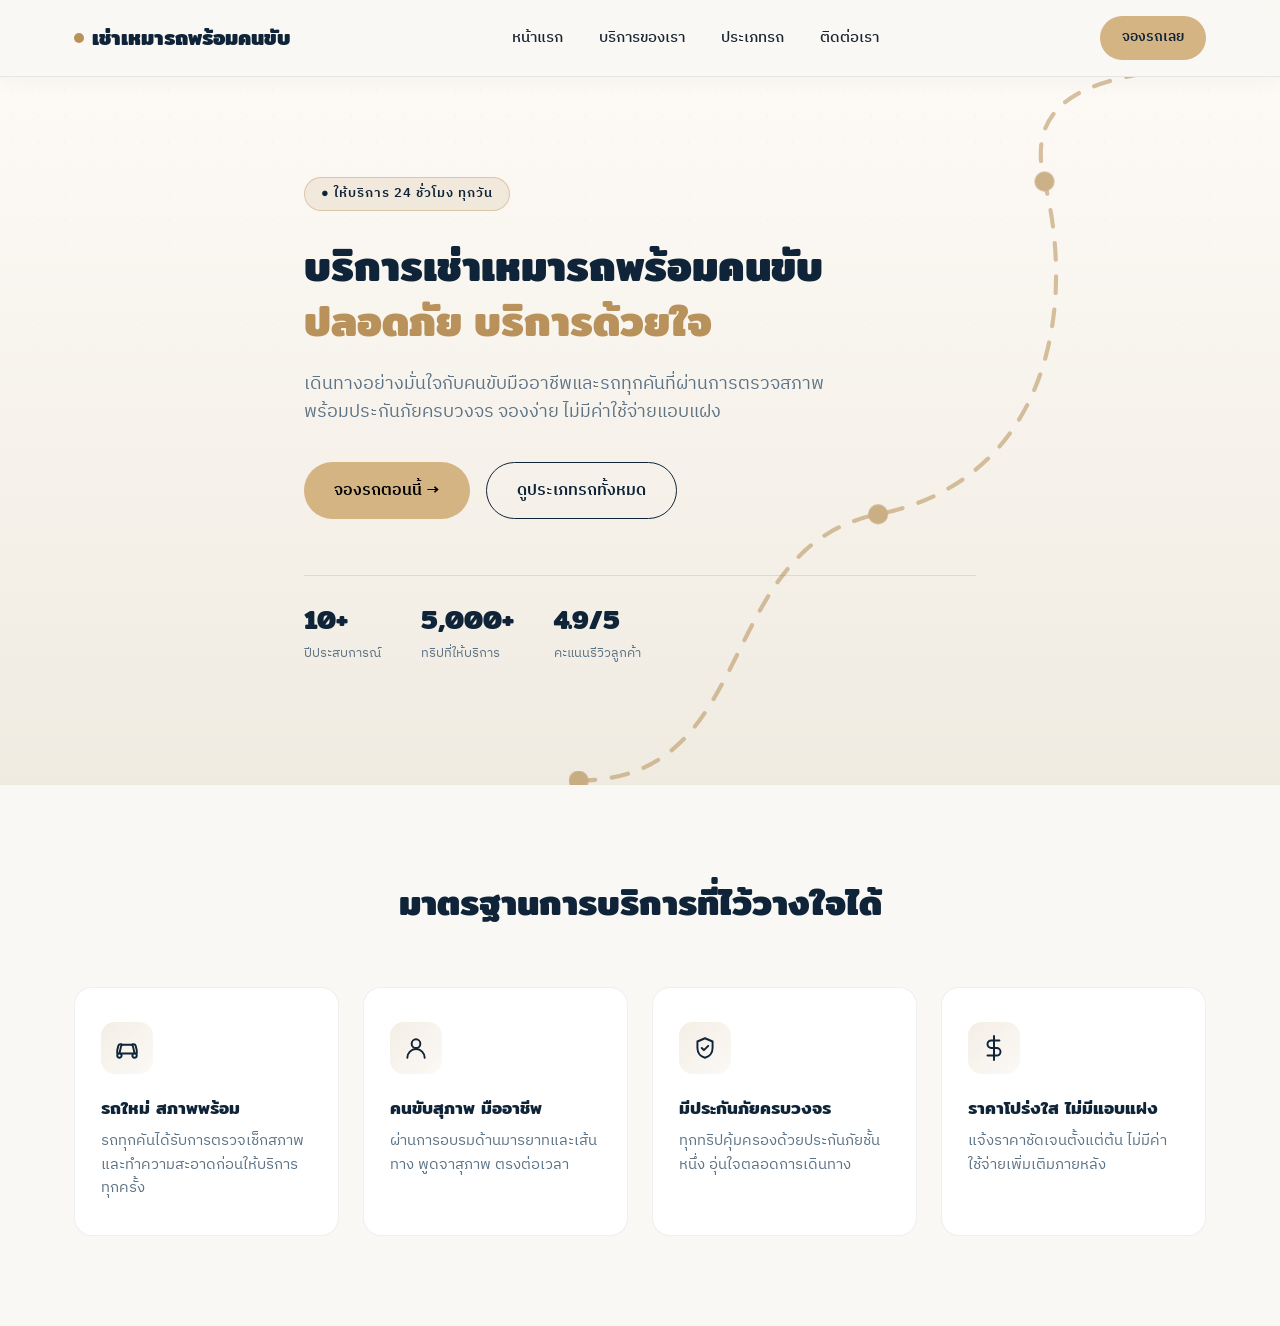
==== index.html @ a7f238af "Add files via upload" ====
<!doctype html>
<html lang="th">
  <head>
    <meta charset="UTF-8" />
    <meta name="viewport" content="width=device-width, initial-scale=1.0" />
    <title>เช่าเหมารถพร้อมคนขับ | บริการรถส่วนตัว 24 ชม.</title>

    <link rel="preconnect" href="https://fonts.googleapis.com" />
    <link rel="preconnect" href="https://fonts.gstatic.com" crossorigin />
    <link
      href="https://fonts.googleapis.com/css2?family=IBM+Plex+Sans+Thai:wght@300;400;500;600&family=Mitr:wght@300;400;500;600&display=swap"
      rel="stylesheet"
    />

    <link rel="stylesheet" href="style.css?v=4" />
  </head>
  <body>
    <header class="navbar">
      <div class="container nav-inner">
        <a href="index.html" class="logo"
          ><span class="logo-mark"></span>เช่าเหมารถพร้อมคนขับ</a
        >
        <nav class="nav-links">
          <a href="index.html">หน้าแรก</a>
          <a href="services.html">บริการของเรา</a>
          <a href="vehicles.html">ประเภทรถ</a>
          <a href="contact.html">ติดต่อเรา</a>
        </nav>

        <div style="display: flex; align-items: center; gap: 10px">
          <a href="contact.html" class="nav-cta">จองรถเลย</a>
          <button class="hamburger-menu" aria-label="เปิดเมนู">
            <span></span>
            <span></span>
            <span></span>
          </button>
        </div>
      </div>
    </header>

    <section class="hero">
      <svg
        class="route-svg"
        viewBox="0 0 500 500"
        preserveAspectRatio="xMidYMid slice"
        aria-hidden="true"
      >
        <path
          class="route-path"
          d="M 40 460 C 150 460, 120 320, 220 300 S 340 180, 320 100 S 420 40, 460 20"
        />
        <circle
          class="route-dot"
          cx="40"
          cy="460"
          r="6"
          style="animation-delay: 0.4s"
        />
        <circle
          class="route-dot"
          cx="220"
          cy="300"
          r="6"
          style="animation-delay: 1.6s"
        />
        <circle
          class="route-dot"
          cx="320"
          cy="100"
          r="6"
          style="animation-delay: 2.6s"
        />
        <circle
          class="route-dot"
          cx="460"
          cy="20"
          r="7"
          style="animation-delay: 3.4s"
        />
      </svg>

      <div class="container hero-inner">
        <span class="hero-eyebrow">● ให้บริการ 24 ชั่วโมง ทุกวัน</span>
        <h1>
          บริการเช่าเหมารถพร้อมคนขับ<br /><span class="accent"
            >ปลอดภัย บริการด้วยใจ</span
          >
        </h1>
        <p>
          เดินทางอย่างมั่นใจกับคนขับมืออาชีพและรถทุกคันที่ผ่านการตรวจสภาพ
          พร้อมประกันภัยครบวงจร จองง่าย ไม่มีค่าใช้จ่ายแอบแฝง
        </p>
        <div class="hero-actions">
          <a href="contact.html" class="btn-primary"> จองรถตอนนี้ → </a>
          <a href="vehicles.html" class="btn-secondary">ดูประเภทรถทั้งหมด</a>
        </div>

        <div class="hero-stats">
          <div class="hero-stat">
            <strong>10+</strong>
            <span>ปีประสบการณ์</span>
          </div>
          <div class="hero-stat">
            <strong>5,000+</strong>
            <span>ทริปที่ให้บริการ</span>
          </div>
          <div class="hero-stat">
            <strong>4.9/5</strong>
            <span>คะแนนรีวิวลูกค้า</span>
          </div>
        </div>
      </div>
    </section>

    <section class="features">
      <div class="container">
        <div class="section-head">
          <h2>มาตรฐานการบริการที่ไว้วางใจได้</h2>
        </div>

        <div class="feature-grid">
          <div class="feature-card">
            <div class="feature-icon">
              <svg
                viewBox="0 0 24 24"
                fill="none"
                stroke-width="1.8"
                stroke-linecap="round"
                stroke-linejoin="round"
              >
                <path
                  d="M5 17h14M5 17a2 2 0 100 4 2 2 0 000-4zm14 0a2 2 0 100 4 2 2 0 000-4zM5 17l1.5-6.5a2 2 0 011.9-1.5h7.2a2 2 0 011.9 1.5L19 17M5 17H3v-3M19 17h2v-3M3 14l1-4a2 2 0 012-1.5h1M21 14l-1-4a2 2 0 00-2-1.5h-1"
                />
              </svg>
            </div>
            <h3>รถใหม่ สภาพพร้อม</h3>
            <p>
              รถทุกคันได้รับการตรวจเช็กสภาพและทำความสะอาดก่อนให้บริการทุกครั้ง
            </p>
          </div>

          <div class="feature-card">
            <div class="feature-icon">
              <svg
                viewBox="0 0 24 24"
                fill="none"
                stroke-width="1.8"
                stroke-linecap="round"
                stroke-linejoin="round"
              >
                <circle cx="12" cy="8" r="4" />
                <path d="M4 21c0-4.4 3.6-8 8-8s8 3.6 8 8" />
              </svg>
            </div>
            <h3>คนขับสุภาพ มืออาชีพ</h3>
            <p>ผ่านการอบรมด้านมารยาทและเส้นทาง พูดจาสุภาพ ตรงต่อเวลา</p>
          </div>

          <div class="feature-card">
            <div class="feature-icon">
              <svg
                viewBox="0 0 24 24"
                fill="none"
                stroke-width="1.8"
                stroke-linecap="round"
                stroke-linejoin="round"
              >
                <path d="M12 3l7 3v6c0 4.5-3 8-7 9-4-1-7-4.5-7-9V6l7-3z" />
                <path d="M9 12l2 2 4-4" />
              </svg>
            </div>
            <h3>มีประกันภัยครบวงจร</h3>
            <p>ทุกทริปคุ้มครองด้วยประกันภัยชั้นหนึ่ง อุ่นใจตลอดการเดินทาง</p>
          </div>

          <div class="feature-card">
            <div class="feature-icon">
              <svg
                viewBox="0 0 24 24"
                fill="none"
                stroke-width="1.8"
                stroke-linecap="round"
                stroke-linejoin="round"
              >
                <path
                  d="M12 1v22M17 5H9.5a3.5 3.5 0 000 7h5a3.5 3.5 0 010 7H6"
                />
              </svg>
            </div>
            <h3>ราคาโปร่งใส ไม่มีแอบแฝง</h3>
            <p>แจ้งราคาชัดเจนตั้งแต่ต้น ไม่มีค่าใช้จ่ายเพิ่มเติมภายหลัง</p>
          </div>
        </div>
      </div>
    </section>
    <!-- ใส่โค้ดนี้ไว้ก่อนปิดแท็ก body ในทุกๆ หน้า -->
    <script>
      document.addEventListener("DOMContentLoaded", function () {
        const hamburger = document.querySelector(".hamburger-menu");
        const navLinks = document.querySelector(".nav-links");

        if (hamburger && navLinks) {
          hamburger.addEventListener("click", function () {
            // สั่งเปิด-ปิดคลาส active เพื่อแสดง/ซ่อนเมนู
            navLinks.classList.toggle("active");
          });
        }
      });
    </script>
  </body>
</html>
---- style.css ----
/* ===== 1. โทเค็นดีไซน์ (Design Tokens) ===== 
รวมค่าสี/ฟอนต์ไว้ที่เดียว เพื่อให้แก้ไขทั้งเว็บได้จากจุดเดียว */
:root {
  --navy: #0f2438; /* สีหลัก: น้ำเงินกรมท่าเข้ม สื่อถึงความน่าเชื่อถือ */
  --navy-light: #1b3a57;
  --cream: #faf8f4; /* พื้นหลังอ่อน */
  --brass: #b8925a; /* สีทองเหลือง: จุดเน้น หรูแต่ไม่ฉูดฉาด */
  --brass-light: #d4b483;
  --slate: #5c7285; /* ข้อความรอง */
  --ink: #1a2632; /* ข้อความหลัก */
  --white: #ffffff;

  --font-display: "Mitr", sans-serif;
  --font-body: "IBM Plex Sans Thai", sans-serif;
}

* {
  margin: 0;
  padding: 0;
  box-sizing: border-box;
}

html {
  scroll-behavior: smooth;
}

body {
  font-family: var(--font-body);
  color: var(--ink);
  background: var(--cream);
  line-height: 1.6;
}

h1,
h2,
h3,
.display {
  font-family: var(--font-display);
  color: var(--navy);
}

a {
  text-decoration: none;
  color: inherit;
}
ul {
  list-style: none;
}

/* Focus visibility สำหรับผู้ใช้ keyboard */
a:focus-visible,
button:focus-visible {
  outline: 2px solid var(--brass);
  outline-offset: 3px;
}

.container {
  max-width: 1180px;
  margin: 0 auto;
  padding: 0 24px;
}

/* ===== 2. Navbar ===== */
.navbar {
  position: sticky;
  top: 0;
  z-index: 100;
  background: rgba(250, 248, 244, 0.92);
  backdrop-filter: blur(8px);
  border-bottom: 1px solid rgba(15, 36, 56, 0.08);
  box-shadow: 0 4px 20px rgba(15, 36, 56, 0.04);
}

.nav-inner {
  display: flex;
  align-items: center;
  justify-content: space-between;
  height: 76px;
}

.logo {
  font-family: var(--font-display);
  font-weight: 700;
  font-size: 1.3rem;
  color: var(--navy);
  display: flex;
  align-items: center;
  gap: 8px;
}

.logo-mark {
  width: 10px;
  height: 10px;
  border-radius: 50%;
  background: var(--brass);
  display: inline-block;
}

.nav-links {
  display: flex;
  gap: 36px;
  font-weight: 500;
  font-size: 0.95rem;
}

.nav-links a {
  position: relative;
  padding: 4px 0;
  transition: color 0.2s;
}

.nav-links a::after {
  content: "";
  position: absolute;
  left: 0;
  bottom: -2px;
  width: 0;
  height: 2px;
  background: var(--brass);
  transition: width 0.25s ease;
}

.nav-links a:hover::after {
  width: 100%;
}
.nav-links a:hover {
  color: var(--brass);
}

.nav-cta {
  background: var(--brass-light); /* เปลี่ยนพื้นหลังเป็นสีทองอ่อน */
  color: var(
    --navy
  ) !important; /* เปลี่ยนสีข้อความเป็นสีกรมท่า เพื่อให้อ่านง่ายบนพื้นสีอ่อน */
  padding: 10px 22px;
  border-radius: 999px;
  font-weight: 600;
  font-size: 0.9rem;
  transition:
    background 0.2s,
    color 0.2s,
    transform 0.2s;
}

.nav-cta:hover {
  background: var(--brass); /* เปลี่ยนพื้นหลังเป็นสีทองเข้มเมื่อเอาเมาส์วาง */
  color: var(
    --white
  ) !important; /* เปลี่ยนสีข้อความเป็นสีขาวเพื่อให้ดูมีมิติขึ้น */
  transform: translateY(-1px);
}

.nav-toggle {
  display: none;
}

/* ===== การตั้งค่าเมนูมือถือ (Hamburger) ===== */
.hamburger-menu {
  display: none; /* ซ่อนในหน้าจอคอม */
  background: none;
  border: none;
  cursor: pointer;
  padding: 8px;
  gap: 5px;
  flex-direction: column;
}

.hamburger-menu span {
  display: block;
  width: 25px;
  height: 3px;
  background-color: var(--navy);
  border-radius: 3px;
  transition: all 0.3s ease;
}

/* ===== การตั้งค่าเมนูมือถือ (Hamburger) ฉบับสมบูรณ์ ===== */
@media (max-width: 768px) {
  /* ล้างค่าเก่าที่อาจซ่อนเมนูไว้ */
  .nav-links {
    display: flex !important;
    position: absolute;
    top: 76px;
    left: 0;
    width: 100%;
    background: var(--white);
    flex-direction: column;
    padding: 20px;
    box-shadow: 0 10px 20px rgba(0, 0, 0, 0.05);
    gap: 20px;
    text-align: center;
    transform: translateY(-150%);
    opacity: 0;
    transition: all 0.3s ease;
    pointer-events: none;
    z-index: 99;
  }

  .nav-links.active {
    transform: translateY(0);
    opacity: 1;
    pointer-events: auto;
  }

  .hamburger-menu {
    display: flex !important;
  }

  .nav-cta {
    display: none !important;
  }
}

/* ===== 3. Hero Section ===== */
.hero {
  position: relative;
  padding: 100px 0 120px;
  overflow: hidden;
  /* เปลี่ยนพื้นหลังเป็นสีสว่าง โทนครีมอบอุ่น */
  background: linear-gradient(180deg, #fdfaf6 0%, #f0ebe1 100%);
  color: var(--navy);
}

/* ลาย dot-grid ปรับให้จุดจางลงเพื่อให้เข้ากับพื้นหลังสีสว่าง */
.hero::before {
  content: "";
  position: absolute;
  inset: 0;
  background-image: radial-gradient(
    rgba(15, 36, 56, 0.05) 1px,
    transparent 1px
  );
  background-size: 26px 26px;
  -webkit-mask-image: linear-gradient(
    180deg,
    rgba(0, 0, 0, 0.4),
    transparent 75%
  );
  mask-image: linear-gradient(180deg, rgba(0, 0, 0, 0.4), transparent 75%);
  z-index: 1;
}

.hero-inner {
  position: relative;
  z-index: 2;
  max-width: 720px;
}

.route-svg {
  z-index: 1;
}

/* ปรับสีป้ายกำกับ (Eyebrow) ให้อ่านง่ายบนพื้นสว่าง */
.hero-eyebrow {
  display: inline-flex;
  align-items: center;
  gap: 8px;
  font-size: 0.8rem;
  font-weight: 600;
  letter-spacing: 0.08em;
  color: var(--navy);
  background: rgba(184, 146, 90, 0.15);
  border: 1px solid rgba(184, 146, 90, 0.4);
  padding: 6px 16px;
  border-radius: 999px;
  margin-bottom: 28px;
}

/* ปรับสีหัวข้อและข้อความให้เป็นสีกรมท่า (Navy) เพื่อตัดกับพื้นหลังสว่าง */
.hero h1 {
  color: var(--navy);
  font-size: clamp(1.8rem, 3.6vw, 2.6rem);
  font-weight: 700;
  line-height: 1.3;
  margin-bottom: 22px;
}

.hero h1 .accent {
  color: var(--brass);
}

.hero p {
  font-size: 1.1rem;
  color: var(--slate);
  max-width: 560px;
  margin-bottom: 36px;
}

.hero-actions {
  display: flex;
  gap: 16px;
  flex-wrap: wrap;
}

.btn-primary,
.btn-secondary {
  display: inline-flex;
  align-items: center;
  gap: 8px;
  padding: 15px 30px;
  border-radius: 999px;
  font-weight: 600;
  font-size: 0.98rem;
  transition:
    transform 0.2s,
    box-shadow 0.2s,
    background 0.2s;
}

/* ปุ่มหลัก (จองรถตอนนี้) สีทองอ่อน ตัวหนังสือสีดำ */
.btn-primary {
  background: var(--brass-light); /* พื้นหลังสีทองอ่อน */
  color: #000000; /* ตัวหนังสือสีดำ */
  transition: all 0.2s ease;
}

/* เมื่อเอาเมาส์วาง เปลี่ยนเป็นสีทองเข้ม ตัวหนังสือสีขาว */
.btn-primary:hover {
  transform: translateY(-2px);
  box-shadow: 0 10px 30px rgba(184, 146, 90, 0.25);
  background: var(--brass); /* เปลี่ยนเป็นสีทองเข้ม */
  color: var(--white); /* เปลี่ยนตัวหนังสือเป็นสีขาว */
}

/* ปุ่มรองเปลี่ยนเป็นขอบสีกรมท่า */
.btn-secondary {
  border: 1px solid var(--navy);
  color: var(--navy);
}

.btn-secondary:hover {
  background: rgba(15, 36, 56, 0.05);
}

/* แถบสถิติความน่าเชื่อถือ ใต้ปุ่ม CTA */
.hero-stats {
  display: flex;
  gap: 40px;
  margin-top: 56px;
  padding-top: 32px;
  border-top: 1px solid rgba(15, 36, 56, 0.1);
  flex-wrap: wrap;
}

.hero-stat strong {
  display: block;
  font-family: var(--font-display);
  font-size: 1.6rem;
  font-weight: 700;
  color: var(--navy);
  line-height: 1;
  margin-bottom: 6px;
}

.hero-stat span {
  font-size: 0.82rem;
  color: var(--slate);
}

/* เส้นทางประดิษฐ์ (route line) ปรับให้สีทองเหลืองเข้มขึ้นเล็กน้อยเพื่อให้เห็นชัด */
.route-svg {
  position: absolute;
  top: 0;
  right: -5%;
  width: 65%;
  height: 100%;
  z-index: 1;
  opacity: 0.7;
}

.route-path {
  fill: none;
  stroke: rgba(184, 146, 90, 0.8);
  stroke-width: 2.5;
  stroke-dasharray: 10 10;
  stroke-linecap: round;
  stroke-dashoffset: 1000;
  animation: draw-route 3.5s ease-out forwards 0.3s;
}

.route-dot {
  fill: var(--brass);
  opacity: 0;
  animation: fade-in 0.6s ease forwards;
}

@keyframes draw-route {
  to {
    stroke-dashoffset: 0;
  }
}

@keyframes fade-in {
  to {
    opacity: 1;
  }
}

@media (prefers-reduced-motion: reduce) {
  .route-path {
    animation: none;
    stroke-dashoffset: 0;
  }
  .route-dot {
    animation: none;
    opacity: 1;
  }
}

/* ===== 4. จุดเด่นบริการ ===== */
.features {
  padding: 90px 0;
}

.section-head {
  text-align: center;
  max-width: 600px;
  margin: 0 auto 56px;
}

.section-head .eyebrow {
  font-size: 0.85rem;
  font-weight: 600;
  letter-spacing: 0.1em;
  color: var(--brass);
  text-transform: uppercase;
  margin-bottom: 12px;
  display: block;
}

.section-head h2 {
  font-size: clamp(1.6rem, 3vw, 2.2rem);
  font-weight: 700;
}

.feature-grid {
  display: grid;
  grid-template-columns: repeat(4, 1fr);
  gap: 24px;
}

.feature-card {
  position: relative;
  background: var(--white);
  border: 1px solid rgba(15, 36, 56, 0.07);
  border-radius: 18px;
  padding: 34px 26px;
  text-align: left;
  overflow: hidden;
  transition:
    transform 0.25s ease,
    box-shadow 0.25s ease,
    border-color 0.25s ease;
}

/* เส้นไฮไลต์บนขอบบนของการ์ด ค่อยๆ ปรากฏตอน hover */
.feature-card::before {
  content: "";
  position: absolute;
  top: 0;
  left: 0;
  width: 100%;
  height: 3px;
  background: linear-gradient(90deg, var(--brass), var(--brass-light));
  transform: scaleX(0);
  transform-origin: left;
  transition: transform 0.3s ease;
}

.feature-card:hover {
  transform: translateY(-6px);
  box-shadow: 0 16px 40px rgba(15, 36, 56, 0.1);
  border-color: rgba(184, 146, 90, 0.4);
}

.feature-card:hover::before {
  transform: scaleX(1);
}

.feature-icon {
  width: 52px;
  height: 52px;
  border-radius: 14px;
  background: linear-gradient(
    135deg,
    rgba(184, 146, 90, 0.16),
    rgba(184, 146, 90, 0.05)
  );
  display: flex;
  align-items: center;
  justify-content: center;
  margin-bottom: 20px;
  transition: background 0.25s ease;
}

.feature-card:hover .feature-icon {
  background: linear-gradient(
    135deg,
    rgba(184, 146, 90, 0.28),
    rgba(184, 146, 90, 0.1)
  );
}

.feature-icon svg {
  width: 26px;
  height: 26px;
  stroke: var(--navy);
}

.feature-card h3 {
  font-size: 1.08rem;
  font-weight: 600;
  margin-bottom: 8px;
}

.feature-card p {
  font-size: 0.92rem;
  color: var(--slate);
}

/* ===== Responsive ===== */
@media (max-width: 900px) {
  .feature-grid {
    grid-template-columns: repeat(2, 1fr);
  }
}

@media (max-width: 720px) {
  .nav-links {
    display: none;
  }
  .hero {
    padding: 70px 0 100px;
  }
  .route-svg {
    width: 100%;
    opacity: 0.5;
  }
  .feature-grid {
    grid-template-columns: 1fr;
  }
  .hero-stats {
    gap: 28px;
    margin-top: 40px;
    padding-top: 24px;
  }
}

/* ===== 5. พื้นที่บริการ (Service Area) ===== */
.service-area {
  padding: 90px 0;
  background: var(
    --white
  ); /* ใช้พื้นหลังสีขาวเพื่อให้ตัดกับส่วน Features ที่เป็นสีครีม */
  border-top: 1px solid rgba(15, 36, 56, 0.05);
}

.area-grid {
  display: grid;
  grid-template-columns: repeat(2, 1fr); /* แบ่งเป็น 2 คอลัมน์ */
  gap: 24px;
}

.area-card {
  background: var(--cream);
  padding: 32px;
  border-radius: 16px;
  border: 1px solid rgba(15, 36, 56, 0.05);
  transition:
    transform 0.25s ease,
    box-shadow 0.25s ease,
    border-color 0.25s ease;

  /* เพิ่ม 2 บรรทัดนี้เพื่อให้การ์ดจัดเรียงแนวตั้งได้ยืดหยุ่น */
  display: flex;
  flex-direction: column;
}

.area-card:hover {
  transform: translateY(-4px);
  box-shadow: 0 12px 30px rgba(15, 36, 56, 0.06);
  border-color: rgba(184, 146, 90, 0.637);
}

/* ดันข้อความบรรทัดสุดท้ายให้ไปอยู่ล่างสุดของกล่องเสมอ */
.area-card h3:last-child {
  margin-top: auto;
  padding-top: 16px; /* เพิ่มระยะห่างด้านบนให้ดูไม่อึดอัด */
  font-size: 1rem; /* ปรับขนาดตัวอักษรให้เล็กลงนิดหน่อยเพื่อให้ดูเป็นหมายเหตุ */
  color: var(--brass); /* เปลี่ยนเป็นสีทองเพื่อให้ดูแตกต่างจากหัวข้อจังหวัด */
}

.area-card h3 {
  font-size: 1.15rem;
  font-weight: 600;
  margin-bottom: 12px;
  color: var(--navy);
  display: flex;
  align-items: center;
  gap: 8px;
}

.area-card p {
  font-size: 0.95rem;
  color: var(--slate);
  line-height: 1.7;
}

/* ===== จัดระเบียบรายการจังหวัดให้ระยะบรรทัดเท่ากันทุกกล่อง ===== */
.area-list {
  display: grid;
  gap: 4px 16px;
  margin-bottom: 16px;
  align-content: start; /* หัวใจสำคัญ: สั่งไม่ให้บรรทัดยืดออกไปตามความสูงกล่อง */
}

/* แบบ 1 คอลัมน์ */
.area-list.col-1 {
  grid-template-columns: 1fr;
}

/* แบบ 2 คอลัมน์ */
.area-list.col-2 {
  grid-template-columns: 1fr 1fr;
}

.area-list p {
  padding: 2px 0; /* เพิ่มพื้นที่นิดหน่อยให้สระบน/ล่างของภาษาไทยไม่เบียดกัน */
}

/* Responsive สำหรับมือถือ */
@media (max-width: 768px) {
  .area-grid {
    grid-template-columns: 1fr; /* ปรับให้เป็นคอลัมน์เดียวบนมือถือ */
  }
}

/* ===== การตั้งค่าเมนูมือถือ (Hamburger + ปุ่มจอง) ===== */
@media (max-width: 768px) {
  /* ปรับขนาดโลโก้ให้เล็กลงนิดหน่อย จะได้มีที่วางปุ่ม 2 อันฝั่งขวา */
  .logo {
    font-size: 1.05rem;
  }
}

/* ===== 6. หน้าบริการของเรา (Services Page) ===== */
.page-header {
  padding: 80px 0 60px;
  text-align: center;
  /* ไล่สีพื้นหลังให้ดูอบอุ่นและเชื่อมโยงกับหน้าแรก */
  background: linear-gradient(180deg, #fdfaf6 0%, #f4f0e6 100%);
  border-bottom: 1px solid rgba(15, 36, 56, 0.05);
}

.page-header h1 {
  font-size: clamp(1.8rem, 4vw, 2.6rem);
  color: var(--navy);
  margin-bottom: 16px;
}

.page-header p {
  color: var(--slate);
  font-size: 1.05rem;
  max-width: 650px;
  margin: 0 auto;
  line-height: 1.7;
}

.services-detail {
  padding: 80px 0;
  background: var(--white);
}

.service-grid {
  display: grid;
  grid-template-columns: repeat(2, 1fr); /* แบ่ง 2 คอลัมน์บนจอคอม */
  gap: 30px;
}

.service-item {
  display: flex; /* จัดไอคอนกับข้อความให้อยู่แนวนอน */
  gap: 24px;
  padding: 40px;
  background: var(--cream);
  border-radius: 20px;
  border: 1px solid rgba(15, 36, 56, 0.05);
  transition: all 0.3s ease;
}

.service-item:hover {
  transform: translateY(-6px);
  box-shadow: 0 15px 35px rgba(15, 36, 56, 0.06);
  border-color: rgba(184, 146, 90, 0.4);
}

.service-emoji {
  font-size: 2.5rem;
  background: var(--white);
  min-width: 80px;
  height: 80px;
  display: flex;
  align-items: center;
  justify-content: center;
  border-radius: 16px;
  box-shadow: 0 4px 15px rgba(0, 0, 0, 0.03);
}

.service-content h2 {
  font-size: 1.25rem;
  margin-bottom: 12px;
  color: var(--navy);
}

.service-content p {
  font-size: 0.95rem;
  color: var(--slate);
}

/* ปรับให้รองรับหน้าจอมือถือ */
@media (max-width: 900px) {
  .service-grid {
    grid-template-columns: 1fr; /* เปลี่ยนเป็น 1 คอลัมน์บนมือถือ */
  }
}

@media (max-width: 600px) {
  .service-item {
    flex-direction: column; /* ให้ไอคอนไปอยู่ด้านบนข้อความบนจอมือถือเล็กๆ */
    padding: 30px 24px;
    gap: 16px;
  }

  .service-emoji {
    width: 70px;
    height: 70px;
    min-width: 70px;
    font-size: 2rem;
  }
}

/* ===== 7. หน้าประเภทรถ (Vehicles Page) ===== */
.vehicle-fleet {
  padding: 60px 0 100px;
  background: var(--white);
}

.vehicle-grid {
  display: grid;
  grid-template-columns: repeat(4, 1fr); /* บังคับให้แสดงผลแถวละ 4 คอลัมน์ */
  gap: 20px; /* ปรับระยะห่างลงเล็กน้อย เพื่อไม่ให้การ์ดเบียดกันเกินไปบนจอคอม */
  justify-content: center;
}

/* ตกแต่งกล่องการ์ดรถให้มีความพรีเมียมและมืออาชีพขึ้น */
.vehicle-card {
  background: var(--white);
  border-radius: 20px;
  overflow: hidden;
  border: 1px solid rgba(15, 36, 56, 0.08);
  box-shadow: 0 4px 20px rgba(15, 36, 56, 0.04);
  transition:
    transform 0.3s ease,
    box-shadow 0.3s ease;
  display: flex;
  flex-direction: column;
}

.vehicle-card:hover {
  transform: translateY(-8px);
  box-shadow: 0 15px 35px rgba(15, 36, 56, 0.1);
}

/* ควบคุมการแสดงผลรูปภาพรถ */
.vehicle-image {
  height: 200px;
  width: 100%;
  overflow: hidden;
  background: #f4f4f4;
  display: flex;
  align-items: center;
  justify-content: center;
}

.vehicle-image img {
  width: 100%;
  height: 100%;
  object-fit: cover; /* ตัดภาพให้เต็มกรอบสวยงามโดยสัดส่วนไม่เพี้ยน */
  transition: transform 0.5s ease;
}

.vehicle-card:hover .vehicle-image img {
  transform: scale(1.05); /* เอฟเฟกต์ซูมภาพเล็กน้อยเมื่อชี้เมาส์ */
}

.vehicle-info {
  padding: 24px;
  display: flex;
  flex-direction: column;
  flex-grow: 1;
}

.vehicle-info h2 {
  font-size: 1.3rem;
  margin-bottom: 12px;
}

/* สเปกรถ เช่น ที่นั่ง กระเป๋า */
.vehicle-specs {
  display: flex;
  gap: 16px;
  margin-bottom: 16px;
  padding-bottom: 16px;
  border-bottom: 1px solid rgba(15, 36, 56, 0.06);
}

.spec-item {
  font-size: 0.9rem;
  color: var(--navy);
  font-weight: 500;
  display: flex;
  align-items: center;
  gap: 4px;
}

.vehicle-info p {
  font-size: 0.95rem;
  color: var(--slate);
  margin-bottom: 20px;
  line-height: 1.6;
  flex-grow: 1;
}

.vehicle-price {
  font-size: 0.95rem;
  color: var(--slate);
  margin-bottom: 20px;
}

.vehicle-price strong {
  font-size: 1.4rem;
  color: var(--brass);
  font-family: var(--font-display);
}

/* เพิ่มส่วนนี้เพื่อให้หน้าเว็บยังดูสวยงามบนแท็บเล็ตและมือถือ */
@media (max-width: 1024px) {
  .vehicle-grid {
    grid-template-columns: repeat(
      2,
      1fr
    ); /* ถ้าจอเล็กลงระดับแท็บเล็ต ให้เหลือแถวละ 2 */
  }
}

@media (max-width: 600px) {
  .vehicle-grid {
    grid-template-columns: 1fr; /* บนจอมือถือ ให้เรียงแถวละ 1 กล่อง */
  }
}

/* สไตล์สำหรับข้อความลิงก์ดูรูปภาพเพิ่มเติม */
.photo-link-wrap {
  text-align: center;
  margin-top: 12px; /* เว้นระยะห่างจากปุ่มด้านบนเล็กน้อย */
}

.photo-link {
  font-size: 0.9rem;
  color: var(
    --slate
  ); /* ใช้สีเทาเข้มแบบข้อความรอง เพื่อไม่ให้เด่นแข่งกับปุ่มหลัก */
  text-decoration: underline; /* ขีดเส้นใต้เพื่อให้รู้ว่ากดได้ */
  transition: color 0.2s ease;
}

.photo-link:hover {
  color: var(--brass); /* เปลี่ยนเป็นสีทองเมื่อเอาเมาส์วาง */
}

/* ===== 8. หน้าติดต่อเรา (Contact Page) ===== */
.contact-page {
  padding: 80px 0;
}

.contact-grid {
  display: grid;
  grid-template-columns: 1fr 1fr;
  gap: 60px;
  margin-top: 40px;
}

.contact-card {
  display: flex;
  align-items: center;
  gap: 20px;
  padding: 20px;
  background: var(--white);
  border-radius: 16px;
  border: 1px solid rgba(15, 36, 56, 0.05);
  margin-bottom: 20px;
  transition: transform 0.2s ease;
}

.contact-card:hover {
  transform: translateX(10px);
  border-color: var(--brass);
}

.contact-card span {
  font-size: 2rem;
}

.contact-card h3 {
  font-size: 1.1rem;
  color: var(--navy);
}

.contact-card p {
  color: var(--slate);
  font-weight: 600;
}

/* ตกแต่งกล่องให้มีความมืออาชีพ */
.glass-card {
  background: var(--white) !important;
  border: 1px solid rgba(15, 36, 56, 0.08) !important;
  box-shadow: 0 4px 12px rgba(0, 0, 0, 0.04); /* เพิ่มเงาบางๆ */
  border-radius: 12px !important;
  padding: 15px 25px !important;
  transition: all 0.3s ease !important;
}

.glass-card:hover {
  box-shadow: 0 8px 24px rgba(184, 146, 90, 0.15); /* เงาสีทองเมื่อเอาเมาส์วาง */
  transform: translateY(-2px);
}

.icon-box {
  width: 50px;
  height: 50px;
  background: rgba(184, 146, 90, 0.1);
  display: flex;
  align-items: center;
  justify-content: center;
  border-radius: 12px;
  font-size: 1.5rem;
  margin-right: 15px;
}

@media (max-width: 768px) {
  .contact-grid {
    grid-template-columns: 1fr;
  }
}

/* สไตล์สำหรับกล่องรูปภาพที่สามารถเลื่อน (Slider) ได้ภายในกรอบเดียว */
.image-slider-container {
  display: flex;
  overflow-x: auto; /* เปิดให้เลื่อนรูปภาพไปทางซ้าย-ขวาได้ */
  scroll-snap-type: x mandatory; /* ล็อกตำแหน่งรูปภาพให้หยุดพอดีกรอบเวลาเลื่อน */
  scrollbar-width: none; /* ซ่อน Scrollbar สำหรับ Firefox */
  -ms-overflow-style: none; /* ซ่อน Scrollbar สำหรับ IE/Edge */
  width: 100%;
  height: 100%;
  -webkit-overflow-scrolling: touch; /* ช่วยให้มือถือ (iOS/Android) เลื่อนได้อย่างลื่นไหล */
}

.image-slider-container::-webkit-scrollbar {
  display: none; /* ซ่อน Scrollbar สำหรับ Chrome/Safari */
}

.slider-item {
  flex: 0 0 100%; /* บังคับให้แต่ละรูปแสดงเต็มกรอบพอดี */
  width: 100%;
  height: 100%;
  scroll-snap-align: start;
}

.slider-item img {
  width: 100%;
  height: 100%;
  object-fit: cover;
}

/* คำแนะนำบอกผู้ใช้งานว่าสามารถปัดดูรูปเพิ่มเติมได้ */
.scroll-hint {
  font-size: 0.8rem;
  color: var(--slate);
  margin-top: 4px;
  font-weight: 400;
}

/* จัดการให้แกลเลอรีรูปภาพเป็น 1 คอลัมน์เมื่อเปิดบนมือถือ/แท็บเล็ต */
@media (max-width: 900px) {
  .gallery-grid {
    grid-template-columns: 1fr !important; /* บังคับให้เหลือแถวละ 1 รูป */
    gap: 20px !important; /* ลดระยะห่างระหว่างกรอบรูปให้พอดีกับจอมือถือ */
  }
}

/* =========================================
   ดีไซน์หน้าติดต่อเรา (Professional Contact)
   ========================================= */

/* 1. แบนเนอร์เวลาทำการ 24 ชม. */
.service-hours-banner {
  display: flex;
  align-items: center;
  justify-content: center;
  gap: 20px;
  background: var(--white);
  border: 1px solid rgba(15, 36, 56, 0.08);
  box-shadow: 0 10px 30px rgba(15, 36, 56, 0.04);
  padding: 24px 40px;
  border-radius: 16px;
  max-width: 550px;
  margin: 0 auto 50px auto;
  position: relative;
  overflow: hidden;
}

.service-hours-banner::before {
  content: "";
  position: absolute;
  top: 0;
  left: 0;
  width: 100%;
  height: 4px;
  background: linear-gradient(90deg, var(--brass), var(--brass-light));
}

.hours-icon {
  font-size: 2.8rem;
  line-height: 1;
}

.hours-text {
  text-align: left;
}

.hours-subtitle {
  font-size: 0.85rem;
  color: var(--slate);
  font-weight: 600;
}

.hours-title {
  font-size: 1.25rem;
  color: var(--navy);
  margin-top: 4px;
  font-weight: 700;
}

/* 2. การ์ดช่องทางการติดต่อ */
.pro-contact-card {
  display: flex;
  align-items: center;
  gap: 20px;
  padding: 24px;
  background: var(--white);
  border: 1px solid rgba(15, 36, 56, 0.08);
  border-radius: 16px;
  transition: all 0.3s ease;
  position: relative;
  overflow: hidden;
}

.pro-contact-card::before {
  content: "";
  position: absolute;
  top: 0;
  left: 0;
  width: 100%;
  height: 3px;
  background: linear-gradient(90deg, var(--brass), var(--brass-light));
  transform: scaleX(0);
  transform-origin: left;
  transition: transform 0.3s ease;
}

/* เอฟเฟกต์ Hover คล้ายหน้า index.html */
.pro-contact-card:hover {
  transform: translateY(-6px);
  box-shadow: 0 16px 40px rgba(15, 36, 56, 0.1);
  border-color: rgba(184, 146, 90, 0.3);
}

.pro-contact-card:hover::before {
  transform: scaleX(1);
}

/* 3. กล่องไอคอน */
.pro-icon-box {
  width: 60px;
  height: 60px;
  border-radius: 14px;
  display: flex;
  align-items: center;
  justify-content: center;
  flex-shrink: 0;
  transition: transform 0.3s ease;
}

.pro-contact-card:hover .pro-icon-box {
  transform: scale(1.1);
}

.pro-icon-box img {
  width: 32px;
  height: 32px;
  object-fit: contain;
}

/* สีพื้นหลังไอคอนเฉพาะแบรนด์ */
.pro-icon-box.phone-icon {
  background: rgba(184, 146, 90, 0.1);
}
.pro-icon-box.emergency-icon {
  background: rgba(220, 53, 69, 0.1);
}
.pro-icon-box.line-icon {
  background: rgba(6, 199, 85, 0.1);
}
.pro-icon-box.wa-icon {
  background: rgba(37, 211, 102, 0.1);
}

/* 4. ข้อความในการ์ด */
.pro-contact-info h3 {
  font-size: 1.15rem;
  color: var(--navy);
  margin: 4px 0;
}

.pro-contact-info p {
  font-size: 1.1rem;
  color: var(--ink);
  font-weight: 700;
  margin: 0;
}

/* 5. ป้ายกำกับ (Badge) */
.pro-badge {
  font-size: 0.75rem;
  font-weight: 600;
  padding: 4px 10px;
  border-radius: 999px;
  background: rgba(184, 146, 90, 0.15);
  color: var(--brass);
  display: inline-block;
  margin-bottom: 4px;
}

.pro-badge.badge-emergency {
  background: rgba(220, 53, 69, 0.15);
  color: #dc3545;
}
.pro-badge.badge-line {
  background: rgba(6, 199, 85, 0.15);
  color: #06c755;
}
.pro-badge.badge-wa {
  background: rgba(37, 211, 102, 0.15);
  color: #25d366;
}

/* 6. จัดการแสดงผลบนมือถือ */
@media (max-width: 600px) {
  .service-hours-banner {
    flex-direction: column;
    text-align: center;
    padding: 20px;
    gap: 12px;
  }
  .hours-text {
    text-align: center;
  }
  .pro-contact-card {
    padding: 20px;
  }
}
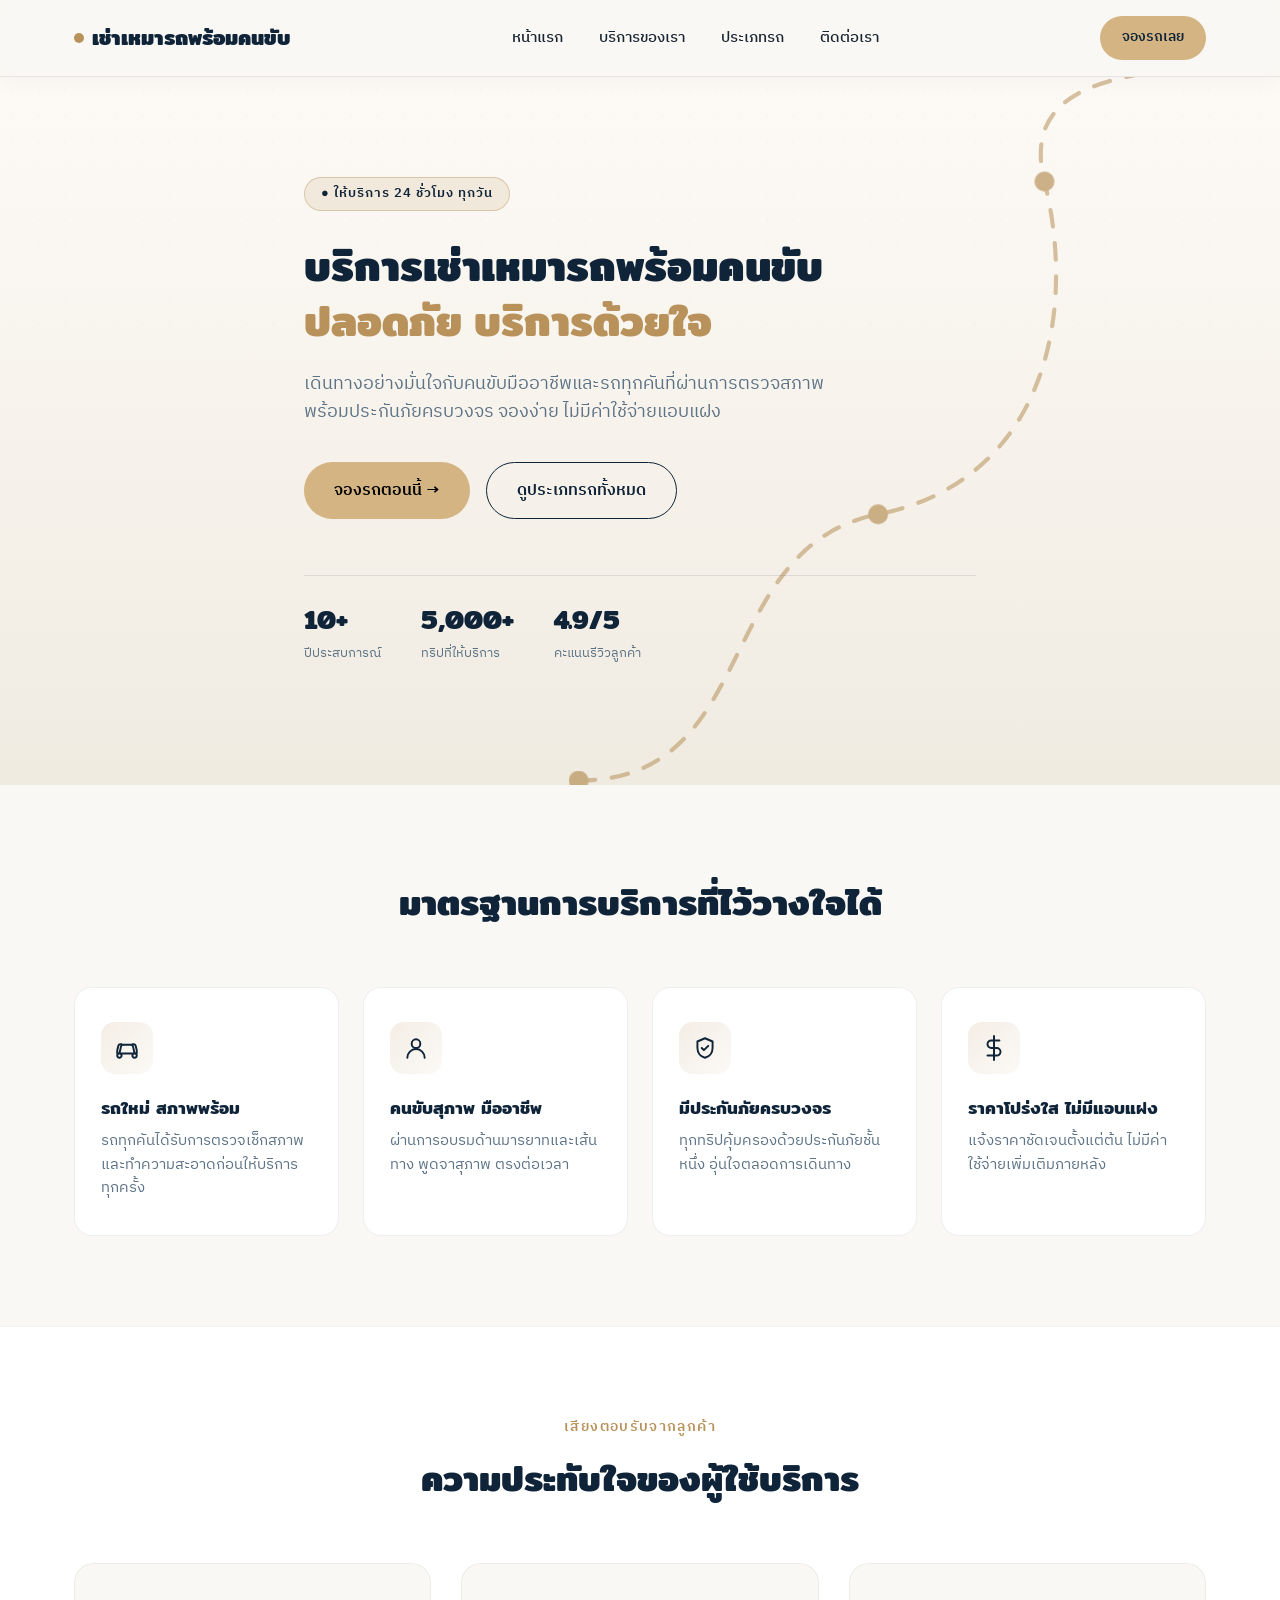
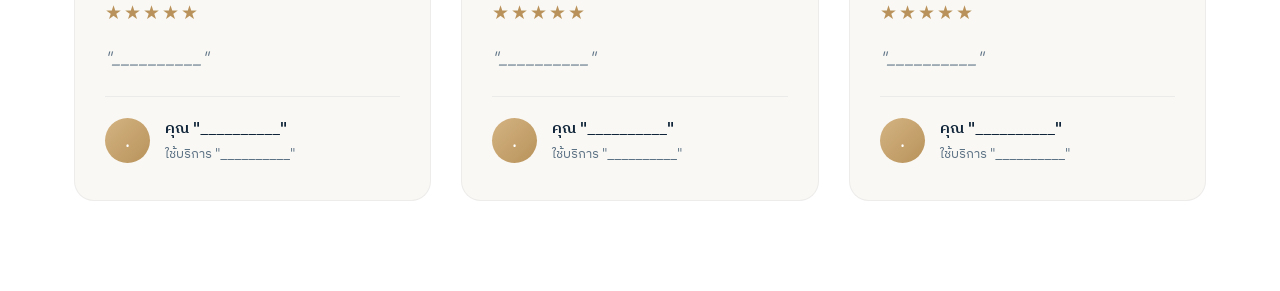
==== commit 14c2cbfe: "Add files via upload" ====
--- a/index.html
+++ b/index.html
@@ -193,6 +193,58 @@
         </div>
       </div>
     </section>
+
+    <!-- ส่วนความประทับใจของลูกค้า (Testimonials) -->
+    <section class="testimonials">
+      <div class="container">
+        <div class="section-head">
+          <span class="eyebrow">เสียงตอบรับจากลูกค้า</span>
+          <h2>ความประทับใจของผู้ใช้บริการ</h2>
+        </div>
+
+        <div class="testimonial-grid">
+          <!-- รีวิวที่ 1 -->
+          <div class="testimonial-card">
+            <div class="stars">★★★★★</div>
+            <p class="review-text">"__________"</p>
+            <div class="customer-info">
+              <div class="customer-avatar">.</div>
+              <div>
+                <div class="customer-name">คุณ "__________"</div>
+                <div class="customer-role">ใช้บริการ "__________"</div>
+              </div>
+            </div>
+          </div>
+
+          <!-- รีวิวที่ 2 -->
+          <div class="testimonial-card">
+            <div class="stars">★★★★★</div>
+            <p class="review-text">"__________"</p>
+            <div class="customer-info">
+              <div class="customer-avatar">.</div>
+              <div>
+                <div class="customer-name">คุณ "__________"</div>
+                <div class="customer-role">ใช้บริการ "__________"</div>
+              </div>
+            </div>
+          </div>
+
+          <!-- รีวิวที่ 3 -->
+          <div class="testimonial-card">
+            <div class="stars">★★★★★</div>
+            <p class="review-text">"__________"</p>
+            <div class="customer-info">
+              <div class="customer-avatar">.</div>
+              <div>
+                <div class="customer-name">คุณ "__________"</div>
+                <div class="customer-role">ใช้บริการ "__________"</div>
+              </div>
+            </div>
+          </div>
+        </div>
+      </div>
+    </section>
+
     <!-- ใส่โค้ดนี้ไว้ก่อนปิดแท็ก body ในทุกๆ หน้า -->
     <script>
       document.addEventListener("DOMContentLoaded", function () {
--- a/style.css
+++ b/style.css
@@ -1179,3 +1179,99 @@
     padding: 20px;
   }
 }
+
+/* ===== 9. ความประทับใจของลูกค้า (Testimonials) ===== */
+.testimonials {
+  padding: 90px 0;
+  background: var(--white);
+  border-top: 1px solid rgba(15, 36, 56, 0.05);
+}
+
+.testimonial-grid {
+  display: grid;
+  grid-template-columns: repeat(3, 1fr);
+  gap: 30px;
+}
+
+.testimonial-card {
+  background: var(--cream);
+  padding: 35px 30px;
+  border-radius: 20px;
+  border: 1px solid rgba(15, 36, 56, 0.05);
+  transition:
+    transform 0.3s ease,
+    box-shadow 0.3s ease,
+    border-color 0.3s ease;
+}
+
+.testimonial-card:hover {
+  transform: translateY(-6px);
+  box-shadow: 0 15px 35px rgba(15, 36, 56, 0.06);
+  border-color: rgba(184, 146, 90, 0.4);
+}
+
+/* สีดาวรีวิว */
+.stars {
+  color: var(--brass);
+  font-size: 1.2rem;
+  margin-bottom: 16px;
+  letter-spacing: 2px;
+}
+
+/* ข้อความรีวิว */
+.review-text {
+  font-size: 0.98rem;
+  color: var(--slate);
+  line-height: 1.7;
+  margin-bottom: 24px;
+  font-style: italic;
+}
+
+/* ข้อมูลลูกค้าด้านล่าง */
+.customer-info {
+  display: flex;
+  align-items: center;
+  gap: 15px;
+  border-top: 1px solid rgba(15, 36, 56, 0.06);
+  padding-top: 20px;
+}
+
+/* ไอคอนตัวย่อชื่อลูกค้า */
+.customer-avatar {
+  width: 45px;
+  height: 45px;
+  border-radius: 50%;
+  background: linear-gradient(135deg, var(--brass-light), var(--brass));
+  color: var(--white);
+  display: flex;
+  align-items: center;
+  justify-content: center;
+  font-family: var(--font-display);
+  font-weight: 600;
+  font-size: 1.1rem;
+}
+
+.customer-name {
+  color: var(--navy);
+  font-weight: 600;
+  font-size: 0.95rem;
+  margin-bottom: 2px;
+}
+
+.customer-role {
+  color: var(--slate);
+  font-size: 0.82rem;
+}
+
+/* รองรับมือถือและแท็บเล็ต */
+@media (max-width: 900px) {
+  .testimonial-grid {
+    grid-template-columns: repeat(2, 1fr);
+  }
+}
+
+@media (max-width: 768px) {
+  .testimonial-grid {
+    grid-template-columns: 1fr;
+  }
+}
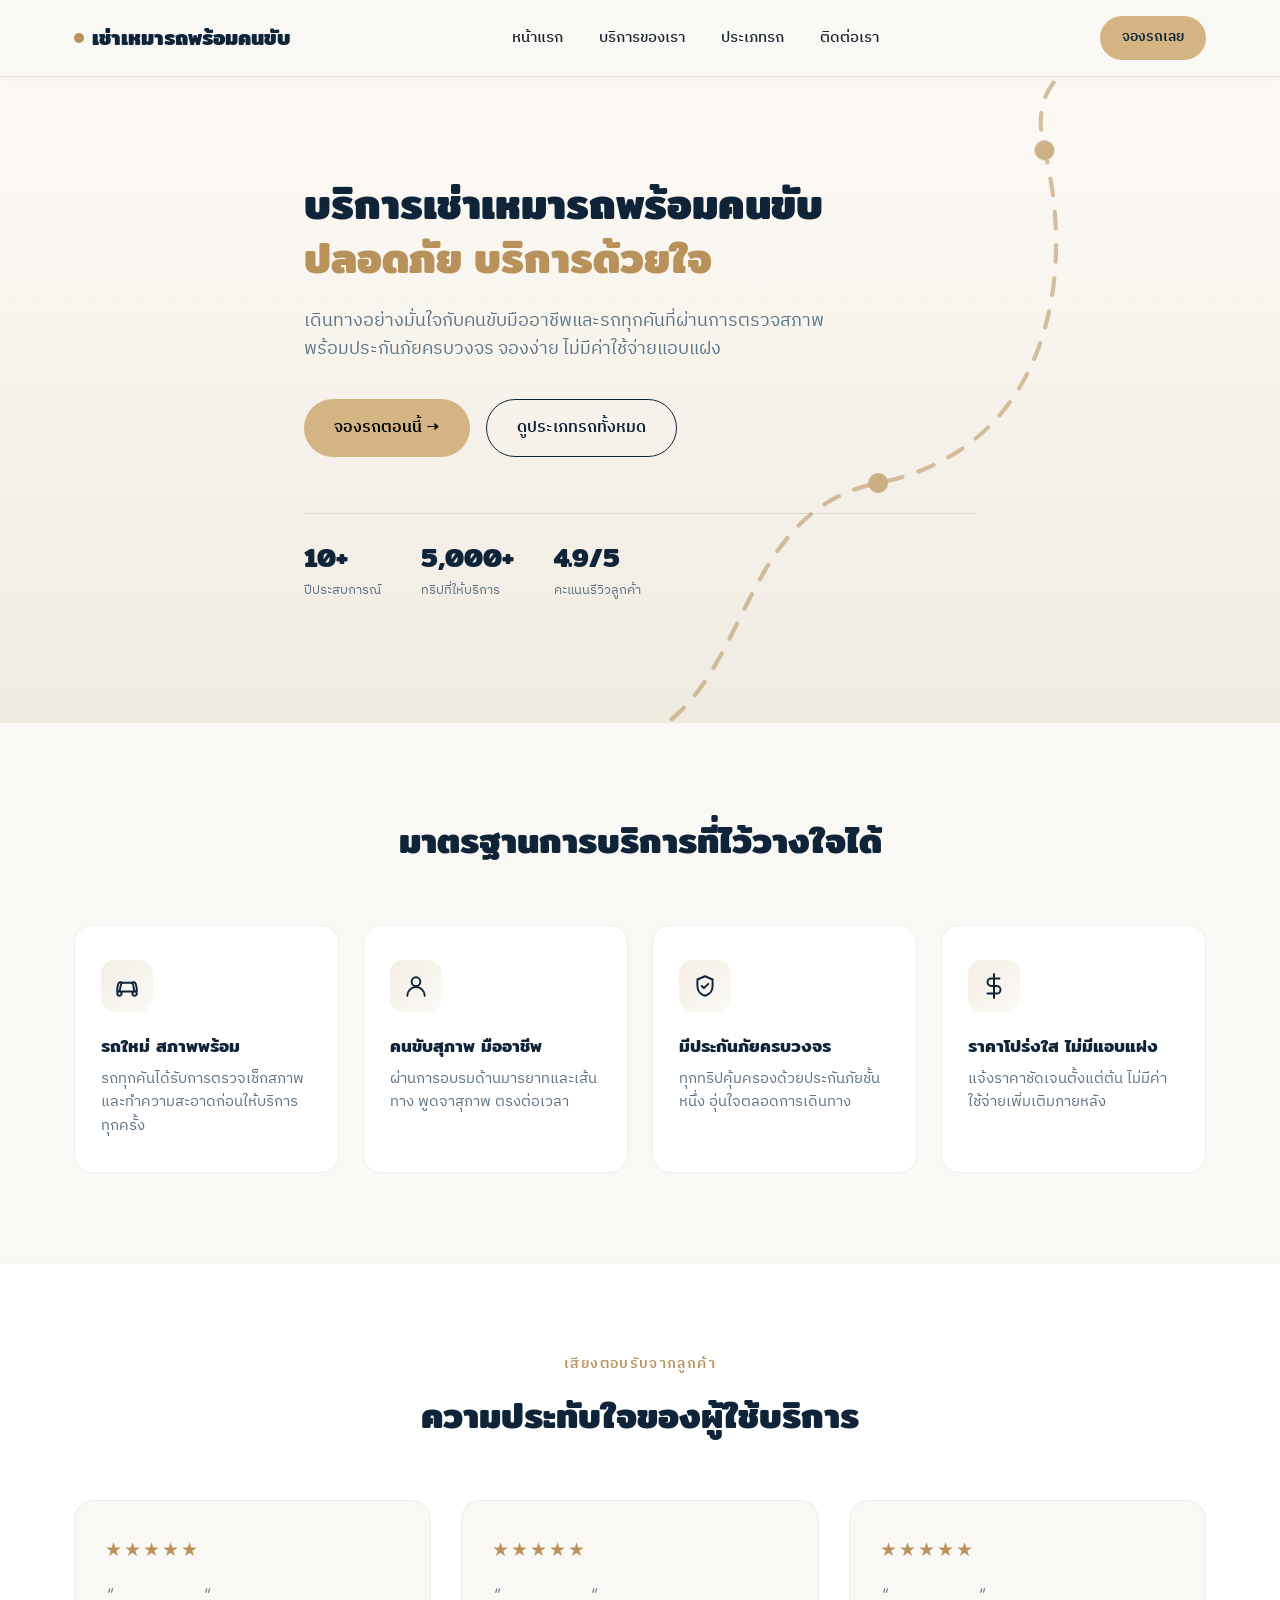
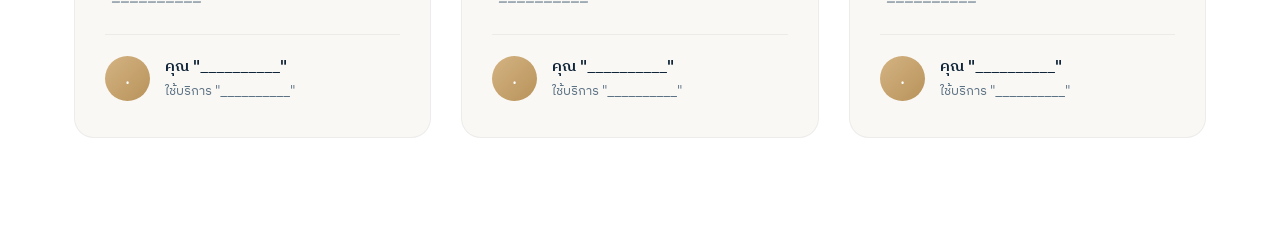
==== commit e26f93e8: "Add files via upload" ====
--- a/index.html
+++ b/index.html
@@ -80,7 +80,6 @@
       </svg>
 
       <div class="container hero-inner">
-        <span class="hero-eyebrow">● ให้บริการ 24 ชั่วโมง ทุกวัน</span>
         <h1>
           บริการเช่าเหมารถพร้อมคนขับ<br /><span class="accent"
             >ปลอดภัย บริการด้วยใจ</span
--- a/style.css
+++ b/style.css
@@ -990,14 +990,29 @@
   font-weight: 400;
 }
 
-/* จัดการให้แกลเลอรีรูปภาพเป็น 1 คอลัมน์เมื่อเปิดบนมือถือ/แท็บเล็ต */
+/* จัดการให้แกลเลอรีรูปภาพรองรับ 6 คอลัมน์บนจอคอม และลดหลั่นลงตามขนาดจอ */
+@media (max-width: 1200px) {
+  .gallery-grid {
+    grid-template-columns: repeat(
+      4,
+      1fr
+    ) !important; /* จอเล็กลงมาหน่อย เหลือ 4 แถว */
+  }
+}
+
 @media (max-width: 900px) {
   .gallery-grid {
-    grid-template-columns: 1fr !important; /* บังคับให้เหลือแถวละ 1 รูป */
-    gap: 20px !important; /* ลดระยะห่างระหว่างกรอบรูปให้พอดีกับจอมือถือ */
-  }
-}
-
+    grid-template-columns: repeat(2, 1fr) !important; /* แท็บเล็ต เหลือ 2 แถว */
+    gap: 15px !important;
+  }
+}
+
+@media (max-width: 600px) {
+  .gallery-grid {
+    grid-template-columns: 1fr !important; /* มือถือ เหลือ 1 แถวเหมือนเดิม */
+    gap: 15px !important;
+  }
+}
 /* =========================================
    ดีไซน์หน้าติดต่อเรา (Professional Contact)
    ========================================= */
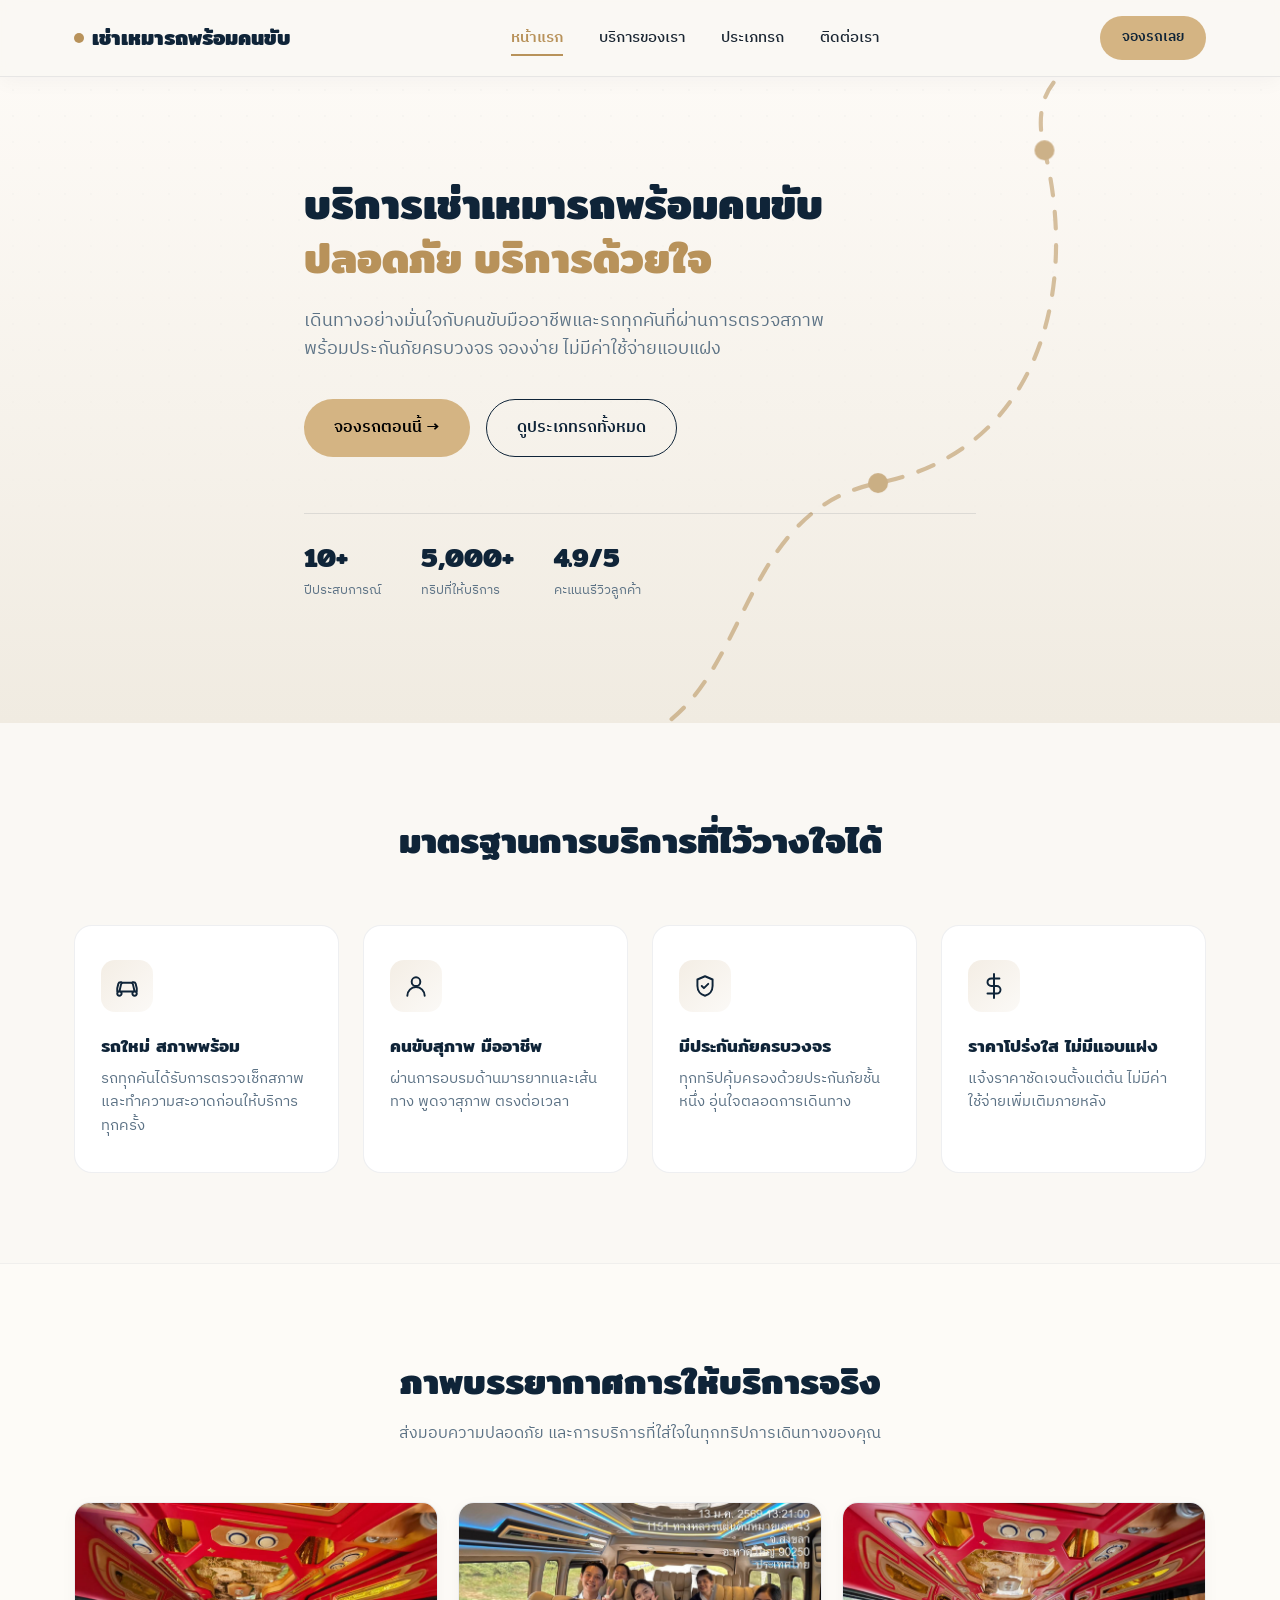
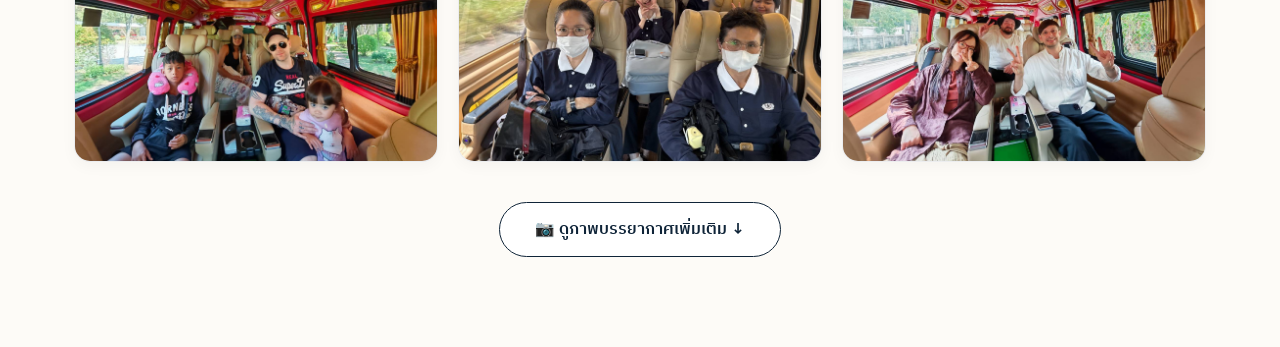
==== commit 65067bb4: "Add files via upload" ====
--- a/index.html
+++ b/index.html
@@ -21,7 +21,7 @@
           ><span class="logo-mark"></span>เช่าเหมารถพร้อมคนขับ</a
         >
         <nav class="nav-links">
-          <a href="index.html">หน้าแรก</a>
+          <a href="index.html" class="active">หน้าแรก</a>
           <a href="services.html">บริการของเรา</a>
           <a href="vehicles.html">ประเภทรถ</a>
           <a href="contact.html">ติดต่อเรา</a>
@@ -193,53 +193,142 @@
       </div>
     </section>
 
-    <!-- ส่วนความประทับใจของลูกค้า (Testimonials) -->
-    <section class="testimonials">
+    <!-- ส่วนภาพบรรยากาศการให้บริการจริง (Real Service Moments) -->
+    <section
+      class="service-moments"
+      style="
+        padding: 90px 0;
+        background: #fdfbf7; /* เปลี่ยนเป็นสีครีมอ่อนสว่าง สบายตาขึ้น */
+        border-top: 1px solid rgba(15, 36, 56, 0.05);
+      "
+    >
       <div class="container">
         <div class="section-head">
-          <span class="eyebrow">เสียงตอบรับจากลูกค้า</span>
-          <h2>ความประทับใจของผู้ใช้บริการ</h2>
-        </div>
-
-        <div class="testimonial-grid">
-          <!-- รีวิวที่ 1 -->
-          <div class="testimonial-card">
-            <div class="stars">★★★★★</div>
-            <p class="review-text">"__________"</p>
-            <div class="customer-info">
-              <div class="customer-avatar">.</div>
-              <div>
-                <div class="customer-name">คุณ "__________"</div>
-                <div class="customer-role">ใช้บริการ "__________"</div>
-              </div>
-            </div>
-          </div>
-
-          <!-- รีวิวที่ 2 -->
-          <div class="testimonial-card">
-            <div class="stars">★★★★★</div>
-            <p class="review-text">"__________"</p>
-            <div class="customer-info">
-              <div class="customer-avatar">.</div>
-              <div>
-                <div class="customer-name">คุณ "__________"</div>
-                <div class="customer-role">ใช้บริการ "__________"</div>
-              </div>
-            </div>
-          </div>
-
-          <!-- รีวิวที่ 3 -->
-          <div class="testimonial-card">
-            <div class="stars">★★★★★</div>
-            <p class="review-text">"__________"</p>
-            <div class="customer-info">
-              <div class="customer-avatar">.</div>
-              <div>
-                <div class="customer-name">คุณ "__________"</div>
-                <div class="customer-role">ใช้บริการ "__________"</div>
-              </div>
-            </div>
-          </div>
+          <h2>ภาพบรรยากาศการให้บริการจริง</h2>
+          <p
+            style="
+              color: var(--slate);
+              font-size: 1rem;
+              max-width: 600px;
+              margin: 10px auto 0;
+            "
+          >
+            ส่งมอบความปลอดภัย และการบริการที่ใส่ใจในทุกทริปการเดินทางของคุณ
+          </p>
+        </div>
+
+        <!-- กรอบรูปแกลเลอรี (ปรับให้แสดง 3 รูปแรกก่อน) -->
+        <div class="moments-grid">
+          <div class="moment-card">
+            <img
+              src="rw1.jpg"
+              alt="บรรยากาศบริการ 1"
+              onerror="
+                this.src =
+                  'https://placehold.co/600x400/0f2438/d4b483?text=Service+1'
+              "
+            />
+          </div>
+          <div class="moment-card">
+            <img
+              src="rw2.jpg"
+              alt="บรรยากาศบริการ 2"
+              onerror="
+                this.src =
+                  'https://placehold.co/600x400/0f2438/d4b483?text=Service+2'
+              "
+            />
+          </div>
+          <div class="moment-card">
+            <img
+              src="rw3.jpg"
+              alt="บรรยากาศบริการ 3"
+              onerror="
+                this.src =
+                  'https://placehold.co/600x400/0f2438/d4b483?text=Service+3'
+              "
+            />
+          </div>
+
+          <!-- ใส่คลาส hidden-moment ที่รูปที่ 4 เป็นต้นไป (ซ่อนไว้รอเปิดพร้อมกันทีเดียว 6 รูป) -->
+          <div class="moment-card hidden-moment">
+            <img
+              src="rw4.jpg"
+              alt="บรรยากาศบริการ 4"
+              onerror="
+                this.src =
+                  'https://placehold.co/600x400/0f2438/d4b483?text=Service+4'
+              "
+            />
+          </div>
+          <div class="moment-card hidden-moment">
+            <img
+              src="rw5.jpg"
+              alt="บรรยากาศบริการ 5"
+              onerror="
+                this.src =
+                  'https://placehold.co/600x400/0f2438/d4b483?text=Service+5'
+              "
+            />
+          </div>
+          <div class="moment-card hidden-moment">
+            <img
+              src="rw6.jpg"
+              alt="บรรยากาศบริการ 6"
+              onerror="
+                this.src =
+                  'https://placehold.co/600x400/0f2438/d4b483?text=Service+6'
+              "
+            />
+          </div>
+          <div class="moment-card hidden-moment">
+            <img
+              src="rw7.jpg"
+              alt="บรรยากาศบริการ 7"
+              onerror="
+                this.src =
+                  'https://placehold.co/600x400/0f2438/d4b483?text=Service+7'
+              "
+            />
+          </div>
+          <div class="moment-card hidden-moment">
+            <img
+              src="rw8.jpg"
+              alt="บรรยากาศบริการ 8"
+              onerror="
+                this.src =
+                  'https://placehold.co/600x400/0f2438/d4b483?text=Service+8'
+              "
+            />
+          </div>
+          <div class="moment-card hidden-moment">
+            <img
+              src="rw9.jpg"
+              alt="บรรยากาศบริการ 9"
+              onerror="
+                this.src =
+                  'https://placehold.co/600x400/0f2438/d4b483?text=Service+9'
+              "
+            />
+          </div>
+        </div>
+
+        <!-- ปุ่มกดดูเพิ่มเติม -->
+        <div style="text-align: center; margin-top: 40px">
+          <button
+            id="toggleMomentsBtn"
+            class="btn-secondary"
+            style="
+              background: var(--white);
+              cursor: pointer;
+              border-radius: 999px;
+              padding: 14px 35px;
+              font-family: var(--font-body);
+              font-weight: 600;
+            "
+          >
+            📷 ดูภาพบรรยากาศเพิ่มเติม ↓
+          </button>
         </div>
       </div>
     </section>
@@ -247,13 +336,42 @@
     <!-- ใส่โค้ดนี้ไว้ก่อนปิดแท็ก body ในทุกๆ หน้า -->
     <script>
       document.addEventListener("DOMContentLoaded", function () {
+        // 1. เมนูมือถือ Hamburger
         const hamburger = document.querySelector(".hamburger-menu");
         const navLinks = document.querySelector(".nav-links");
 
         if (hamburger && navLinks) {
           hamburger.addEventListener("click", function () {
-            // สั่งเปิด-ปิดคลาส active เพื่อแสดง/ซ่อนเมนู
             navLinks.classList.toggle("active");
+          });
+        }
+
+        // 2. ปุ่มเปิด/ซ่อน ภาพบรรยากาศให้บริการจริง (9 รูป)
+        const toggleBtn = document.getElementById("toggleMomentsBtn");
+        const hiddenMoments = document.querySelectorAll(".hidden-moment");
+        let isExpanded = false;
+
+        if (toggleBtn && hiddenMoments.length > 0) {
+          toggleBtn.addEventListener("click", function () {
+            isExpanded = !isExpanded;
+            hiddenMoments.forEach(function (card) {
+              card.style.display = isExpanded ? "block" : "none";
+            });
+
+            if (isExpanded) {
+              toggleBtn.innerHTML = "↑ ย่อรูปภาพเก็บ";
+              toggleBtn.style.background = "var(--brass-light)";
+              toggleBtn.style.color = "#000000";
+            } else {
+              toggleBtn.innerHTML =
+                "📷 ดูภาพบรรยากาศเพิ่มเติม (ทั้งหมด 9 รูป) ↓";
+              toggleBtn.style.background = "var(--white)";
+              toggleBtn.style.color = "var(--navy)";
+              // เลื่อนหน้าจอเบาๆ กลับมาที่หัวข้อแกลเลอรีตอนกดย่อ
+              document
+                .querySelector(".service-moments")
+                .scrollIntoView({ behavior: "smooth" });
+            }
           });
         }
       });
--- a/style.css
+++ b/style.css
@@ -125,6 +125,17 @@
 }
 .nav-links a:hover {
   color: var(--brass);
+}
+
+/* ลูกเล่นสถานะเมนูหน้าปัจจุบัน (Active State) */
+.nav-links a.active {
+  color: var(--brass); /* เปลี่ยนสีตัวหนังสือเป็นสีทองเหลือง */
+  font-weight: 600; /* เพิ่มความหนาของตัวหนังสือเล็กน้อยให้เด่นขึ้น */
+}
+
+/* ทำให้เส้นสีทองใต้เมนูโชว์ค้างไว้ทันทีเมื่ออยู่หน้านั้นๆ */
+.nav-links a.active::after {
+  width: 100%;
 }
 
 .nav-cta {
@@ -1195,98 +1206,84 @@
   }
 }
 
-/* ===== 9. ความประทับใจของลูกค้า (Testimonials) ===== */
-.testimonials {
-  padding: 90px 0;
+.moments-grid {
+  display: grid;
+  grid-template-columns: repeat(
+    3,
+    1fr
+  ); /* เปลี่ยนจาก 4 เป็น 3 เพื่อให้เรียงแถวละ 3 รูปพอดี */
+  gap: 20px;
+}
+
+.moment-card {
+  position: relative;
+  height: 260px;
+  border-radius: 16px;
+  overflow: hidden;
+  border: 1px solid rgba(15, 36, 56, 0.08);
+  box-shadow: 0 4px 15px rgba(0, 0, 0, 0.04);
   background: var(--white);
-  border-top: 1px solid rgba(15, 36, 56, 0.05);
-}
-
-.testimonial-grid {
-  display: grid;
-  grid-template-columns: repeat(3, 1fr);
-  gap: 30px;
-}
-
-.testimonial-card {
-  background: var(--cream);
-  padding: 35px 30px;
-  border-radius: 20px;
-  border: 1px solid rgba(15, 36, 56, 0.05);
-  transition:
-    transform 0.3s ease,
-    box-shadow 0.3s ease,
-    border-color 0.3s ease;
-}
-
-.testimonial-card:hover {
-  transform: translateY(-6px);
-  box-shadow: 0 15px 35px rgba(15, 36, 56, 0.06);
-  border-color: rgba(184, 146, 90, 0.4);
-}
-
-/* สีดาวรีวิว */
-.stars {
-  color: var(--brass);
-  font-size: 1.2rem;
-  margin-bottom: 16px;
-  letter-spacing: 2px;
-}
-
-/* ข้อความรีวิว */
-.review-text {
-  font-size: 0.98rem;
-  color: var(--slate);
-  line-height: 1.7;
-  margin-bottom: 24px;
-  font-style: italic;
-}
-
-/* ข้อมูลลูกค้าด้านล่าง */
-.customer-info {
-  display: flex;
-  align-items: center;
-  gap: 15px;
-  border-top: 1px solid rgba(15, 36, 56, 0.06);
-  padding-top: 20px;
-}
-
-/* ไอคอนตัวย่อชื่อลูกค้า */
-.customer-avatar {
-  width: 45px;
-  height: 45px;
-  border-radius: 50%;
-  background: linear-gradient(135deg, var(--brass-light), var(--brass));
+}
+
+.moment-card img {
+  width: 100%;
+  height: 100%;
+  object-fit: cover;
+  transition: transform 0.5s ease;
+}
+
+.moment-card:hover img {
+  transform: scale(1.08); /* ซูมรูปเบาๆ เมื่อเอาเมาส์ชี้ */
+}
+
+/* แถบข้อความอธิบายใต้รูปตอน Hover */
+.moment-overlay {
+  position: absolute;
+  bottom: 0;
+  left: 0;
+  width: 100%;
+  padding: 15px 12px;
+  background: linear-gradient(
+    0deg,
+    rgba(15, 36, 56, 0.85) 0%,
+    transparent 100%
+  );
   color: var(--white);
-  display: flex;
-  align-items: center;
-  justify-content: center;
-  font-family: var(--font-display);
-  font-weight: 600;
-  font-size: 1.1rem;
-}
-
-.customer-name {
-  color: var(--navy);
-  font-weight: 600;
-  font-size: 0.95rem;
-  margin-bottom: 2px;
-}
-
-.customer-role {
-  color: var(--slate);
-  font-size: 0.82rem;
-}
-
-/* รองรับมือถือและแท็บเล็ต */
-@media (max-width: 900px) {
-  .testimonial-grid {
+  font-size: 0.9rem;
+  font-weight: 500;
+  text-align: center;
+  opacity: 0;
+  transition: opacity 0.3s ease;
+}
+
+.moment-card:hover .moment-overlay {
+  opacity: 1;
+}
+
+/* ซ่อนรูปที่ 5-9 ไว้ก่อน */
+.hidden-moment {
+  display: none;
+}
+
+/* ปรับการแสดงผลบนแท็บเล็ต (เหลือแถวละ 3 รูป) */
+@media (max-width: 1024px) {
+  .moments-grid {
+    grid-template-columns: repeat(3, 1fr);
+  }
+}
+
+/* ปรับการแสดงผลบนมือถือ (เหลือแถวละ 2 รูป) */
+@media (max-width: 600px) {
+  .moments-grid {
     grid-template-columns: repeat(2, 1fr);
-  }
-}
-
-@media (max-width: 768px) {
-  .testimonial-grid {
-    grid-template-columns: 1fr;
-  }
-}
+    gap: 12px;
+  }
+  .moment-card {
+    height: 180px;
+  }
+  .moment-overlay {
+    opacity: 1; /* บนมือถือไม่มี Hover เลยเปิดข้อความโชว์ไว้ตลอด */
+    font-size: 0.75rem;
+    padding: 8px 6px;
+  }
+}
